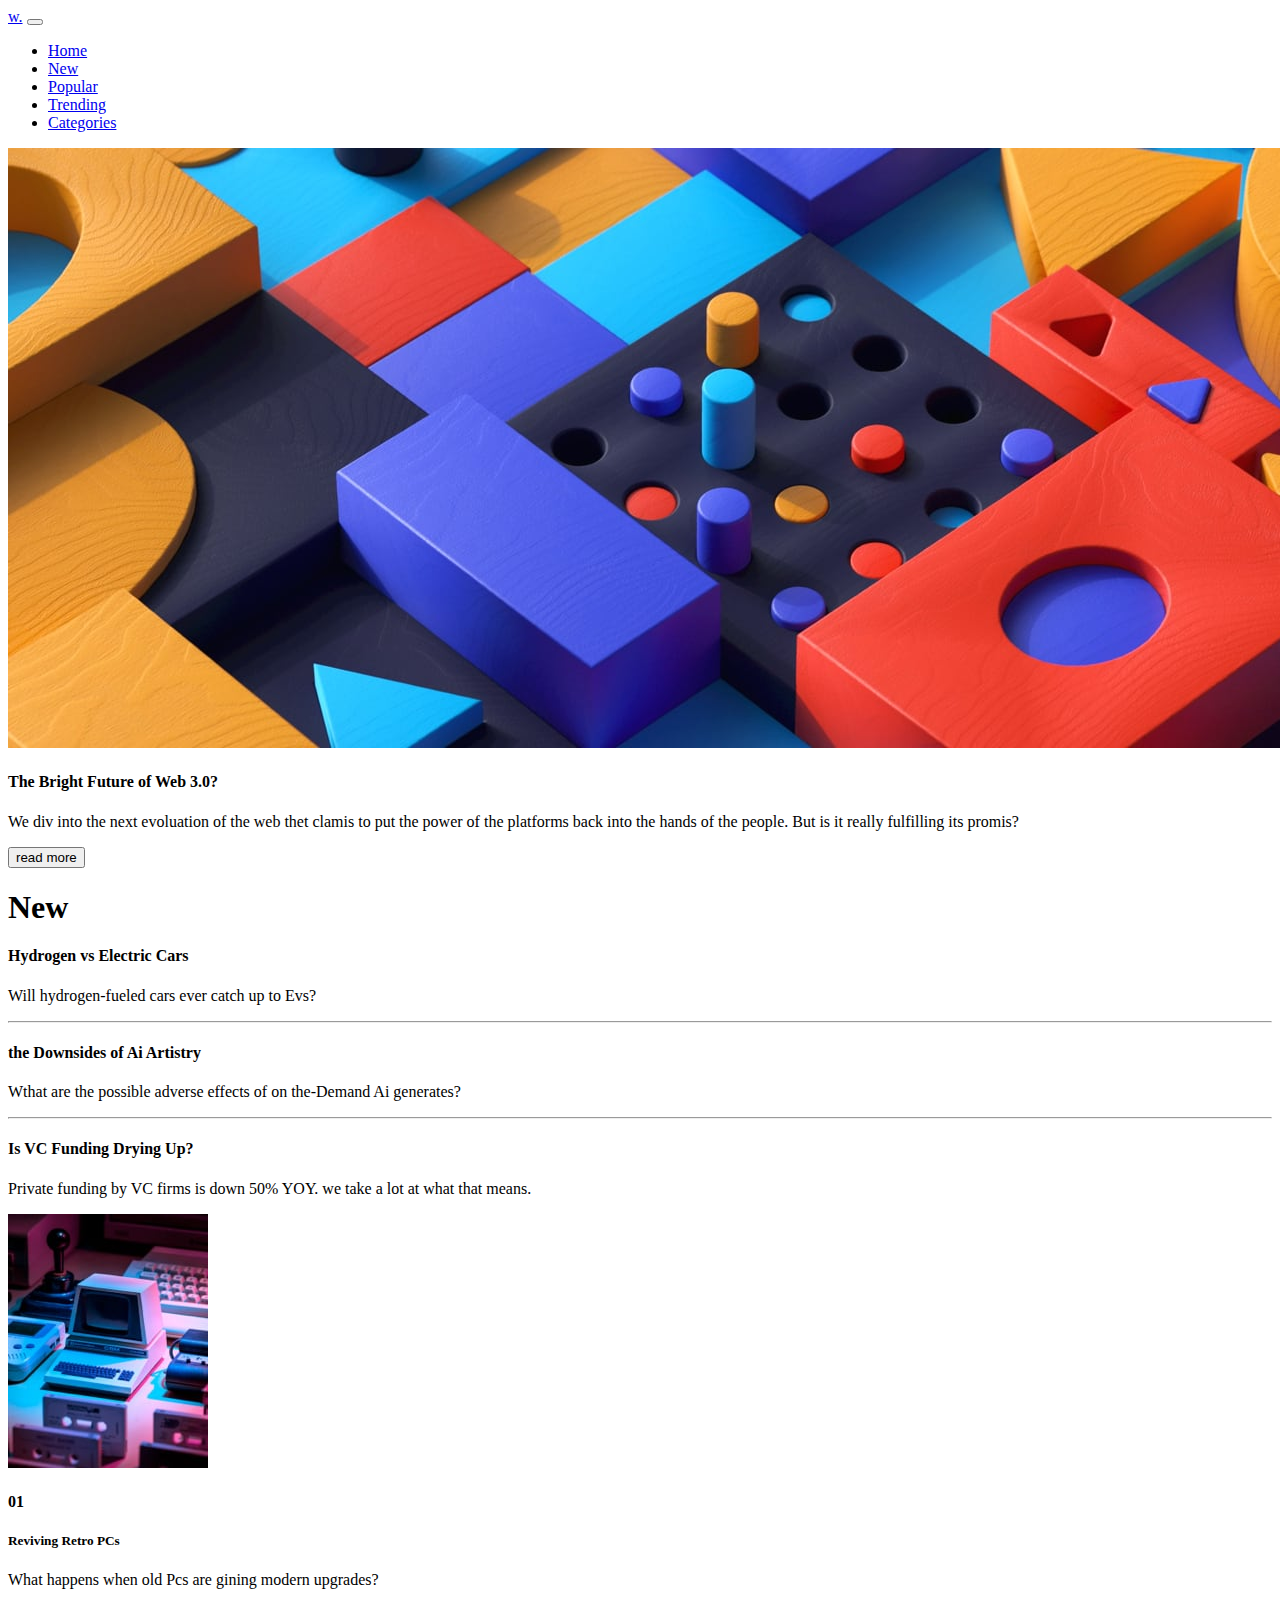
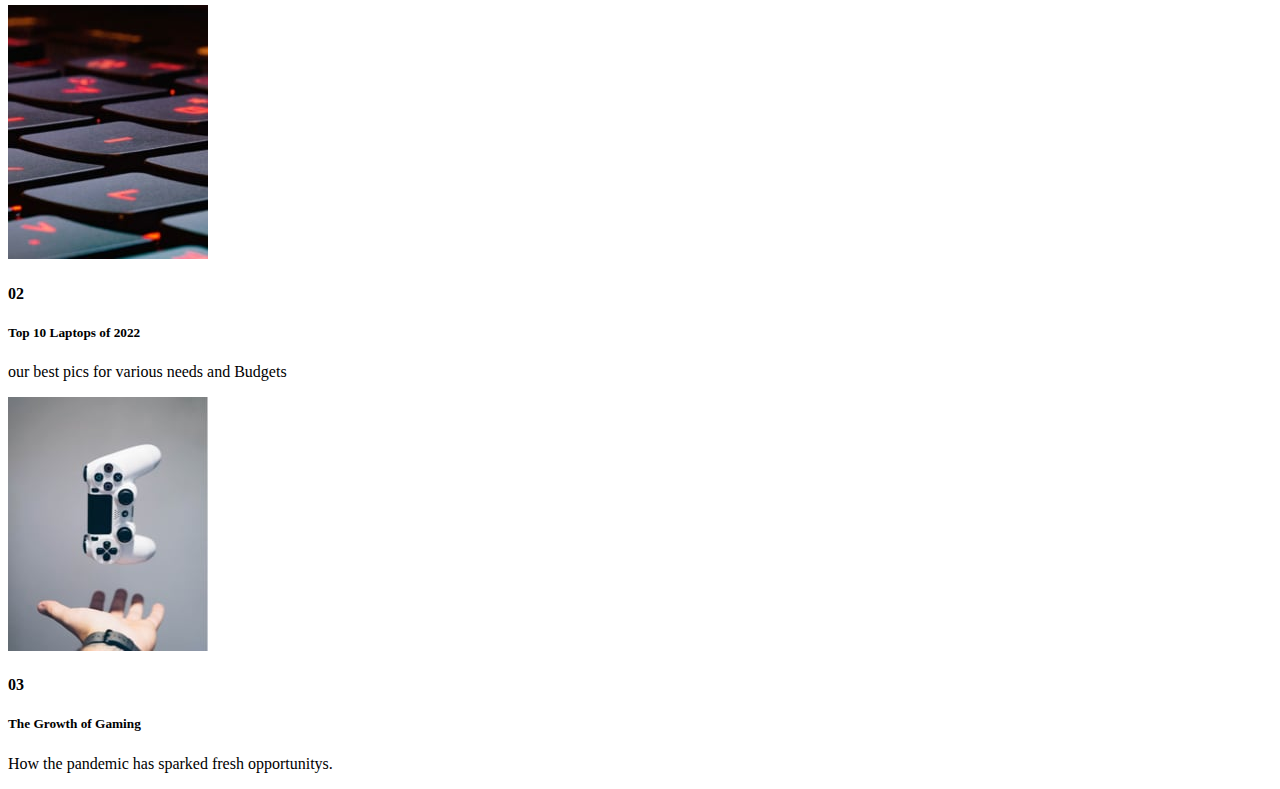
==== news-homepage-main/index.html @ 9652c2e3 "Add files via upload" ====
<!DOCTYPE html>
<html lang="en">
<head>
    <meta charset="UTF-8">
    <meta http-equiv="X-UA-Compatible" content="IE=edge">
    <meta name="viewport" content="width=device-width, initial-scale=1.0">
    <title>news homepage</title>
    <link href="../bootstrap/css/bootstrap.min.css" type="text/css" rel="stylesheet">
</head>
<body>

  <nav class="navbar navbar-expand-lg ">
    <div class="container">
      <a class="navbar-brand" href="#"><span class="display-5 fw-bolder">w.</span></a>
      <button class="navbar-toggler" type="button" data-bs-toggle="collapse" data-bs-target="#navbarNav" aria-controls="navbarNav" aria-expanded="false" aria-label="Toggle navigation">
        <span class="navbar-toggler-icon"></span>
      </button>
      <div class="collapse navbar-collapse d-felx justify-content-end" id="navbarNav">
        <ul class="navbar-nav">
          <li class="nav-item">
            <a class="nav-link active" aria-current="page" href="#">Home</a>
          </li>
          <li class="nav-item">
            <a class="nav-link" href="#">New</a>
          </li>
          <li class="nav-item">
            <a class="nav-link" href="#">Popular</a>
          </li>
          <li class="nav-item">
            <a class="nav-link" href="#">Trending</a>
          </li>
          <li class="nav-item">
            <a class="nav-link" href="#">Categories</a>
          </li>
        </ul>
      </div>
    </div>
  </nav>
  <section class="banner">
    <div class="container">
      <div class="row gy-3">
        <div class="col-md-8">
          <img src="images/image-web-3-desktop.jpg" class="img-fluid" alt="">
          <div class="row">
            <div class="col-md-6">
              <h4 class="display-2 fw-bolder"> The Bright Future of Web 3.0?</h4>
            </div>
            <div class="col-md-6 pt-4">
              <p class="pb-5">We div into the next evoluation of the web thet clamis to put the power of the 
                platforms back into the hands of the people. But is it really
                fulfilling its promis?
              </p>
                <button class="btn btn-danger btn-lg">read more</button>
            </div>
          </div>
        </div>
        <div class="col-md-4 bg-dark text-white ">
            <h1 class="text-warning m-4">New</h1>
            <h4>Hydrogen vs Electric Cars</h4>
            <p class="pb-5 ">Will hydrogen-fueled cars ever catch up to Evs?</p>
            <hr>
            <h4>the Downsides of Ai Artistry</h4>
            <p class="pb-5">Wthat are the possible adverse effects of on the-Demand Ai generates?</p>
            <hr>
            <h4>Is VC Funding Drying Up?</h4>
            <p class="pb-5">Private funding by VC firms is down 50% YOY. we take a lot at what that means.</p>
           
          </div>
      </div>
    </div>
  </section>

  <section class="bottem mt-5">
      <div class="container  ">
        <div class="row gy-3">
          <div class="col-md-2 col-sm-6">
              <img src="images/image-retro-pcs.jpg" class="img-fluid" alt="">
          </div>
              <div class="col-md-2 col-sm-6 ">
                  <h4 class="text-secondary">01</h4>
                  <h5 class="fw-bolder">Reviving Retro PCs</h5>
                  <p>What happens when old Pcs are gining modern upgrades?</p>
              </div>
              <div class="col-md-2 col-sm-6">
                <img src="images/image-top-laptops.jpg" class="img-fluid" alt="">
            </div>
                <div class="col-md-2 col-sm-6 ">
                  <h4 class="text-secondary">02</h4>
                  <h5 class="fw-bolder">Top 10 Laptops of 2022</h5>
                 <p>our best pics for various needs and Budgets</p>
                </div>
                <div class="col-md-2 col-sm-6">
                  <img src="images/image-gaming-growth.jpg" class="img-fluid" alt="">
              </div>
                  <div class="col-md-2 col-sm-6">
                    <h4 class="text-secondary">03</h4>
                <h5 class="fw-bolder">The Growth of Gaming</h5>
                <p>How the pandemic has sparked fresh opportunitys.</p>
                  </div>    
            
          </div>
      </div>
  </section>

    
    <script src="../jquary/jquary.min.js" type="text/javascript"></script>
    <script src="../popper/popper.min.js" type="text/javascript"></script>
    <script src="../bootstrap/js/bootstrap.min.js" type="text/javascript"></script>
    
</body>
</html>
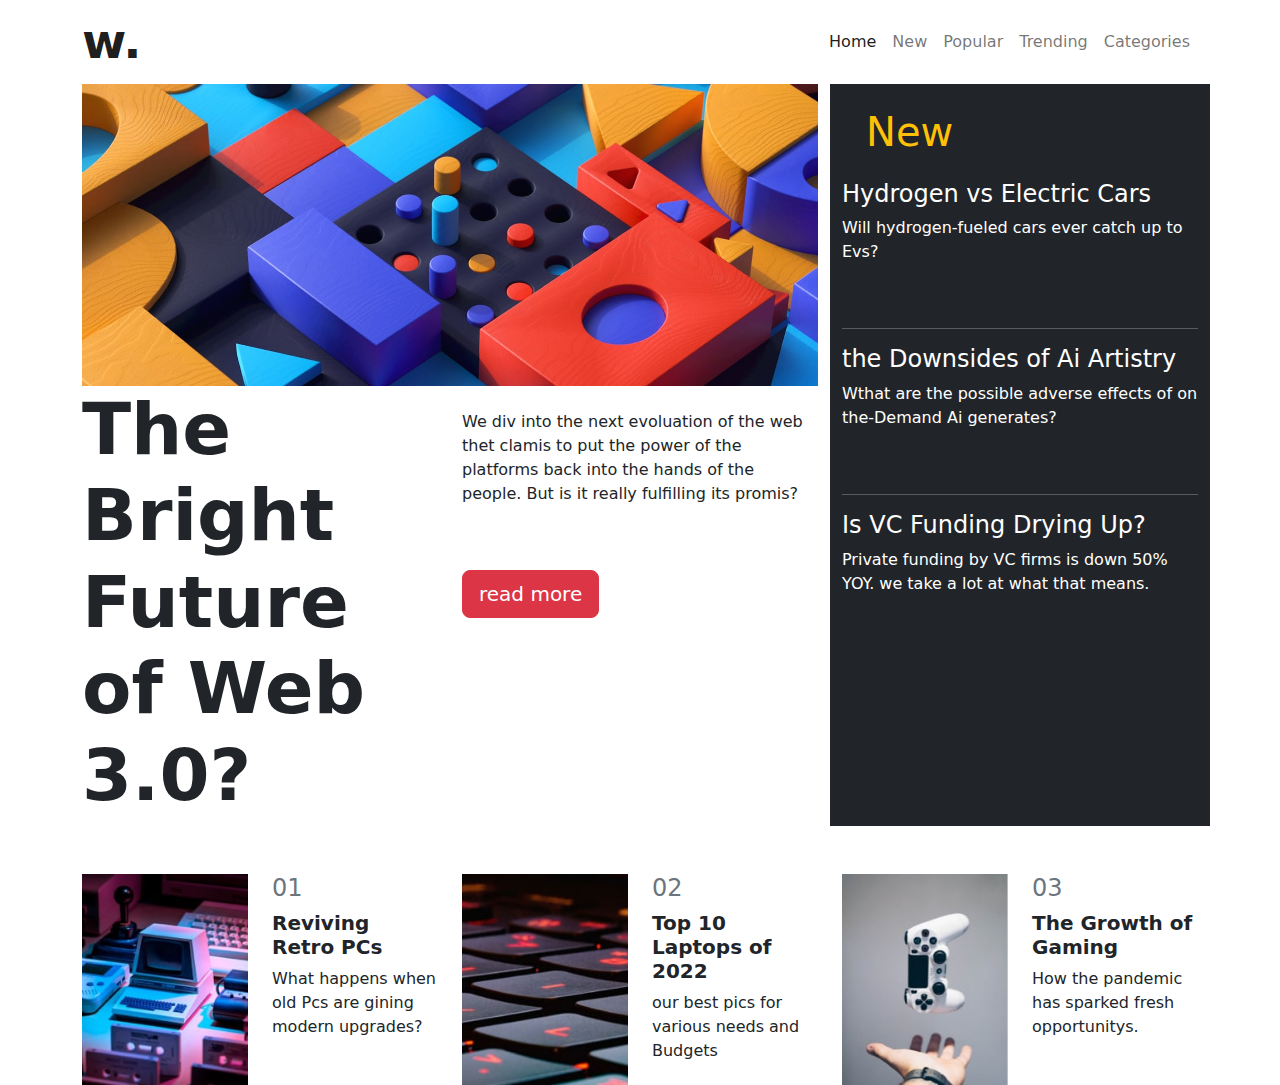
==== commit 26d5b8b5: "Update index.html" ====
--- a/news-homepage-main/index.html
+++ b/news-homepage-main/index.html
@@ -5,7 +5,7 @@
     <meta http-equiv="X-UA-Compatible" content="IE=edge">
     <meta name="viewport" content="width=device-width, initial-scale=1.0">
     <title>news homepage</title>
-    <link href="../bootstrap/css/bootstrap.min.css" type="text/css" rel="stylesheet">
+    <link href="bootstrap/css/bootstrap.min.css" type="text/css" rel="stylesheet">
 </head>
 <body>
 
@@ -103,9 +103,9 @@
   </section>
 
     
-    <script src="../jquary/jquary.min.js" type="text/javascript"></script>
-    <script src="../popper/popper.min.js" type="text/javascript"></script>
-    <script src="../bootstrap/js/bootstrap.min.js" type="text/javascript"></script>
+    <script src="jquary/jquary.min.js" type="text/javascript"></script>
+    <script src="popper/popper.min.js" type="text/javascript"></script>
+    <script src="bootstrap/js/bootstrap.min.js" type="text/javascript"></script>
     
 </body>
-</html>+</html>
